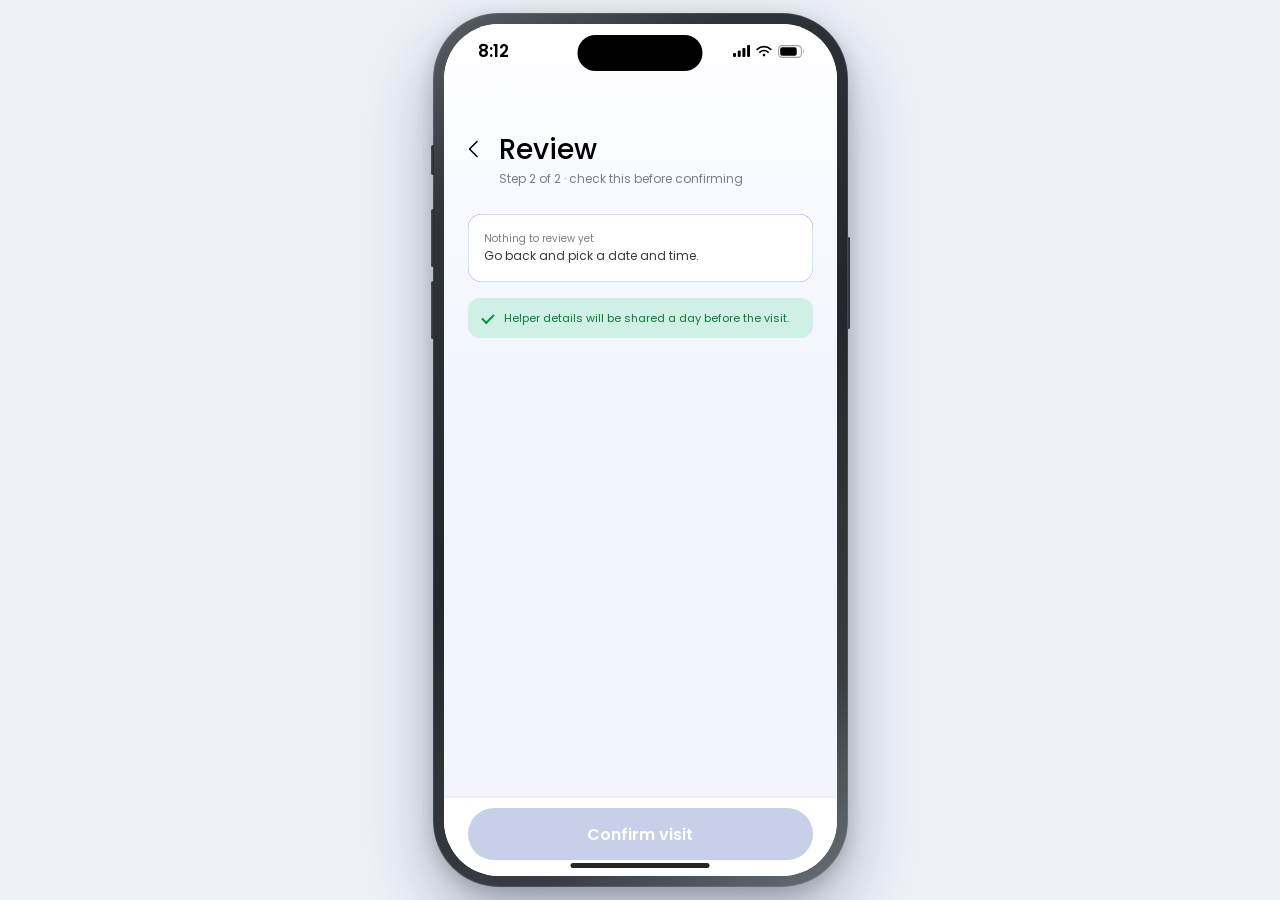
==== add-visit-review.html @ 461f7ae0 "Care from a Distance — parent health app prototype Eight-screen interactive prototype for BCG take-h" ====
<!DOCTYPE html>
<html lang="en">
<head>
<meta charset="UTF-8" />
<meta name="viewport" content="width=device-width, initial-scale=1" />
<title>Parent Health App — Review visit</title>
<link rel="preconnect" href="https://fonts.googleapis.com" />
<link rel="preconnect" href="https://fonts.gstatic.com" crossorigin />
<link href="https://fonts.googleapis.com/css2?family=Poppins:ital,wght@0,400;0,500;0,600;1,400&display=swap" rel="stylesheet" />
<link rel="stylesheet" href="add-visit.css" />
</head>
<body>
  <div class="device">
    <div class="device__btn device__btn--action"></div>
    <div class="device__btn device__btn--volup"></div>
    <div class="device__btn device__btn--voldown"></div>
    <div class="device__btn device__btn--power"></div>

    <div class="device__screen">
  <div class="screen screen--review">

   <div class="screen__scroll">
    <div class="screen__canvas">
     <div class="av-wrap av-wrap--review">

      <header class="av-head">
        <a class="av-back" href="add-visit.html" aria-label="Back to the form">
          <img src="assets/caret-left.svg" alt="" />
        </a>
        <h1 class="av-title">Review</h1>
        <p class="av-step">Step 2 of 2 &middot; check this before confirming</p>
      </header>

      <section class="av-section">
        <div class="av-field av-card av-summary" id="summary"></div>

        <div class="av-notice" id="notice">
          <span class="av-notice__tick" aria-hidden="true"></span>
          <span>Helper details will be shared a day before the visit.</span>
        </div>
      </section>

     </div><!-- /.av-wrap -->
    </div><!-- /.screen__canvas -->
   </div><!-- /.screen__scroll -->

   <div class="av-footer">
     <a class="av-cta" id="confirmCta" href="visits.html">Confirm visit</a>
   </div>

  </div><!-- /.screen -->

      <div class="statusbar" aria-hidden="true">
        <span class="statusbar__time">8:12</span>
        <span class="statusbar__icons">
          <svg class="statusbar__icon" viewBox="0 0 17 12" fill="currentColor">
            <rect x="0"    y="8"   width="3" height="4"  rx="1" />
            <rect x="4.7"  y="5.5" width="3" height="6.5" rx="1" />
            <rect x="9.4"  y="3"   width="3" height="9"  rx="1" />
            <rect x="14.1" y="0"   width="3" height="12" rx="1" />
          </svg>
          <svg class="statusbar__icon" viewBox="0 0 16 12">
            <g fill="none" stroke="currentColor" stroke-width="1.7" stroke-linecap="round">
              <path d="M1.2 4.3a10 10 0 0 1 13.6 0" />
              <path d="M3.9 7.1a6.4 6.4 0 0 1 8.2 0" />
            </g>
            <circle cx="8" cy="10.1" r="1.35" fill="currentColor" />
          </svg>
          <svg class="statusbar__icon statusbar__icon--battery" viewBox="0 0 27 13">
            <rect x="0.6" y="0.6" width="22.8" height="11.8" rx="3.6"
                  fill="none" stroke="currentColor" stroke-opacity="0.38" stroke-width="1.1" />
            <rect x="2.2" y="2.2" width="16.5" height="8.6" rx="2.1" fill="currentColor" />
            <path d="M25.2 4.6v3.8a2.4 2.4 0 0 0 0-3.8z" fill="currentColor" fill-opacity="0.4" />
          </svg>
        </span>
      </div>

      <div class="island" aria-hidden="true"></div>
      <div class="homebar" aria-hidden="true"></div>

    </div><!-- /.device__screen -->
  </div><!-- /.device -->
<script src="app.js"></script>
<script src="review.js"></script>
</body>
</html>
---- add-visit.css ----
/* ============================================================
   Add visit — form + review
   NOT a Figma sync: these two screens don't exist in the file. Built
   from the prototype's own vocabulary so they sit beside the other
   five without looking bolted on:

     surfaces   white card, radius 14, 0.2px #4d76ff edge (the
                Settings / All-tablets row treatment)
     selected   #4d76ff fill, white label  (the Caretaker-1 row)
     unselected #eaefff chip               (the meal chips)
     positive   rgba(47,210,112,.18) + #0b9241  (Helper assigned)
     dividers   #BFD0FF at 0.5px
     type       28/500 title, 16/500 heading, 12/400 body,
                12/400 #6e6e6e section label, 10/400 meta

   The five synced screens are absolutely positioned because they had
   to land on Figma coordinates. These are authored, so they use flow
   layout on the same 24px gutter — same result, far easier to edit.
   ============================================================ */

@import url("shell.css");

/* Task flow: no tab bar, so the scroller runs to the sticky footer. */
.screen__scroll { height: calc(852px - var(--cta-h)); }
/* Figma leaves 82 between the last section (bottom 2858) and the footer
   (top 2940), which is also what lets the final card clear the sticky CTA
   when the form is scrolled to the end. */
.screen__canvas { height: auto; min-height: calc(852px - var(--cta-h)); padding-bottom: 82px; }

:root { --cta-h: 84px; }

.screen .av-wrap p,
.screen .av-wrap span,
.screen .av-wrap h1,
.screen .av-wrap h2 { white-space: normal; }

.av-wrap { padding: 0 24px; }

/* ---- Header ------------------------------------------------- */
.av-head { position: relative; padding-top: 110px; }   /* title top 110, matching visit-detail 4:263 */

/* Back caret — DEVIATION from Figma (y 119 -> 113), made on request.
   Figma parks this 24px box so its centre lands on 131. The title
   beside it is Poppins 28/500 in a 31px box, which puts its baseline on
   135 and its cap top on 115 — an optical centre of 125. The caret as
   drawn therefore sat 6px below the word it belongs to. Centring on the
   cap band rather than on the text node's box is what reads as level,
   because the box carries leading the glyphs never fill. */
.av-back {
  position: absolute;
  left: -6px;
  top: 113px;
  width: 24px;
  height: 24px;
  display: block;
}
.av-back img { width: 24px; height: 24px; display: block; }
.av-back::after { content: ""; position: absolute; inset: -10px; }
.av-back:active { transform: scale(0.92); }

.av-title {
  margin: 0 0 0 31px;
  font-size: 28px;
  font-weight: 500;
  line-height: 31px;
  color: #000000;
}

.av-step {
  margin: 6px 0 0 31px;
  font-size: 12px;
  line-height: 15px;
  color: var(--text-400);
}

/* ---- Sections ----------------------------------------------- */
/* Figma: every top-level group in "iPhone 16 - 6" is 48 below the one
   above it — header 162 -> label 210, and 48 between all thirteen after. */
.av-section { margin-top: 48px; }

.av-section__label {
  margin: 0 0 10px;
  font-size: 12px;
  /* h2 is bold by UA default — the prototype sets section labels at
     Regular (visit-detail 4:311 etc), so declare it, never inherit. */
  font-weight: 400;
  line-height: 13px;
  color: var(--text-500);
}

.av-sub {
  /* 10, not 8 — the Doctor, Time and Questions groups all run on the
     section's own 10px rhythm in Figma. */
  margin: 10px 0 0;
  font-size: 10px;
  line-height: 14px;
  color: var(--text-400);
}

.av-field + .av-field,
.av-field + .av-seg,
.av-seg + .av-field,
.av-seg + .av-seg,
.av-chips + .av-field,
.av-field + .av-chips,
.av-seg + .av-chips,
.av-chips + .av-chips,
.av-chips + .av-note,
.av-chips + .av-seg { margin-top: 10px; }

/* ---- Card surface ------------------------------------------- */
.av-card {
  border-radius: 14px;
  background: var(--surface-card);
  box-shadow: inset 0 0 0 0.2px var(--blue);
}

/* ---- Search ------------------------------------------------- */
.av-search {
  display: flex;
  align-items: center;
  gap: 10px;
  height: 48px;
  padding: 0 16px;
}
.av-search svg { flex: 0 0 auto; color: var(--text-400); }
.av-search input {
  flex: 1;
  min-width: 0;
  border: 0;
  outline: none;
  background: transparent;
  font-family: inherit;
  font-size: 14px;
  color: var(--text-900);
}
.av-search input::placeholder { color: var(--text-400); }
.av-search:focus-within { box-shadow: inset 0 0 0 1.5px var(--blue); border-radius: 14px; }

/* ---- Pick rows (hospital, doctor, helper) ------------------- */
.av-pick {
  display: flex;
  align-items: center;
  gap: 12px;
  width: 100%;
  padding: 12px 16px;
  border: 0;
  font-family: inherit;
  text-align: left;
  cursor: pointer;
}

.av-pick__avatar { flex: 0 0 auto; width: 40px; height: 40px; display: block; }

.av-pick__body { flex: 1; min-width: 0; }
.av-pick__name { margin: 0; font-size: 16px; font-weight: 500; line-height: 20px; color: var(--text-900); }
.av-pick__sub  { margin: 2px 0 0; font-size: 12px; line-height: 15px; color: var(--text-700); }

.av-pick.is-on { background: var(--blue); }
.av-pick.is-on .av-pick__name { color: #ffffff; }
.av-pick.is-on .av-pick__sub  { color: #d7dfff; }

/* The tick that marks the chosen option */
.av-tick {
  flex: 0 0 auto;
  width: 20px;
  height: 20px;
  border-radius: 50%;
  background: #ffffff;
  position: relative;
}
.av-tick::after {
  content: "";
  position: absolute;
  left: 6px;
  top: 6px;
  width: 8px;
  height: 4px;
  border-left: 1.8px solid var(--blue);
  border-bottom: 1.8px solid var(--blue);
  rotate: -45deg;
}

.av-pick__meta {
  flex: 0 0 auto;
  font-size: 10px;
  line-height: 15px;
  padding: 0 10px;
  height: 20px;
  display: flex;
  align-items: center;
  border-radius: var(--radius-chip);
  background: var(--chip-helper-bg);
  color: var(--chip-helper-ink);
  white-space: nowrap;
}

.av-divider { height: 0.5px; margin: 0 16px; background: #bfd0ff; }

/* ---- Chips --------------------------------------------------- */
.av-chips { display: flex; flex-wrap: wrap; gap: 8px; }

.av-chip {
  height: 32px;
  padding: 0 14px;
  display: inline-flex;
  align-items: center;
  gap: 6px;
  border: 0;
  border-radius: 19px;
  background: #eaefff;
  font-family: inherit;
  font-size: 12px;
  line-height: 1;
  color: #1c1c1c;
  cursor: pointer;
  white-space: nowrap;
}
.av-chip.is-on { background: var(--blue); color: #ffffff; }
.av-chip--add { background: transparent; box-shadow: inset 0 0 0 0.6px var(--blue); color: var(--blue); }

/* ---- Segmented ---------------------------------------------- */
.av-seg {
  display: flex;
  gap: 4px;
  padding: 4px;
  border-radius: 14px;
  background: var(--surface-card);
  box-shadow: inset 0 0 0 0.2px var(--blue);
}
.av-seg__opt {
  flex: 1;
  min-width: 0;
  height: 36px;
  border: 0;
  border-radius: 11px;
  background: transparent;
  font-family: inherit;
  font-size: 12px;
  line-height: 1;
  color: var(--text-600);
  cursor: pointer;
  white-space: nowrap;
  overflow: hidden;
  text-overflow: ellipsis;
}
.av-seg__opt.is-on { background: var(--blue); color: #ffffff; font-weight: 500; }

/* ---- Calendar ------------------------------------------------ */
.av-cal { padding: 16px; }

.av-cal__head {
  display: flex;
  align-items: center;
  justify-content: space-between;
  margin-bottom: 12px;
}
.av-cal__month { margin: 0; font-size: 16px; font-weight: 500; line-height: 20px; color: var(--text-900); }
.av-cal__legend { display: flex; align-items: center; gap: 6px; font-size: 10px; color: var(--text-400); }
.av-cal__dot { width: 6px; height: 6px; border-radius: 50%; background: var(--blue); }

.av-cal table { width: 100%; border-collapse: collapse; table-layout: fixed; }
.av-cal th {
  padding-bottom: 8px;
  font-size: 10px;
  font-weight: 400;
  color: var(--text-400);
}
.av-cal td { padding: 2px 0; text-align: center; }

.av-day {
  width: 34px;
  height: 34px;
  /* Non-bookable days render as <span>, bookable ones as <button>. A span is
     inline, so width/height were ignored on it: those numerals collapsed to a
     16.5px line box and sat on the cell's baseline, 10px above the 34px
     circles in the same week. inline-flex gives both the same box, which is
     also how the Figma frame is built. */
  display: inline-flex;
  align-items: center;
  justify-content: center;
  margin: 0 auto;
  border: 0;
  border-radius: 50%;
  background: transparent;
  font-family: inherit;
  font-size: 12px;
  line-height: 1;
  color: var(--text-200);
  cursor: default;
  position: relative;
}
.av-day.is-free { color: var(--text-900); cursor: pointer; }
/* A dot under the numeral marks a day the doctor has slots */
.av-day.is-free::after {
  content: "";
  position: absolute;
  left: 50%;
  bottom: 5px;
  width: 4px;
  height: 4px;
  border-radius: 50%;
  background: var(--blue);
  transform: translateX(-50%);
}
.av-day.is-on { background: var(--blue); color: #ffffff; font-weight: 500; }
.av-day.is-on::after { background: #ffffff; }

/* ---- Note field ---------------------------------------------- */
.av-note {
  /* block, not the textarea default inline-block — inline-block put the
     field on a text baseline and hung ~6.5px of descender space under it,
     which Figma has no equivalent for. */
  display: block;
  width: 100%;
  min-height: 72px;
  padding: 12px 16px;
  border: 0;
  border-radius: 14px;
  background: var(--surface-card);
  box-shadow: inset 0 0 0 0.2px var(--blue);
  font-family: inherit;
  font-size: 12px;
  line-height: 18px;
  color: var(--text-700);
  resize: none;
  outline: none;
}
.av-note:focus { box-shadow: inset 0 0 0 1.5px var(--blue); }
.av-note::placeholder { color: var(--text-400); }

/* ---- Read-only value rows ------------------------------------ */
.av-value { padding: 12px 16px; }
.av-value__k { margin: 0; font-size: 10px; line-height: 13px; color: var(--text-400); }
.av-value__v { margin: 3px 0 0; font-size: 14px; line-height: 19px; color: var(--text-900); }
.av-value__row { display: flex; align-items: center; justify-content: space-between; gap: 12px; }

.av-link {
  flex: 0 0 auto;
  border: 0;
  background: transparent;
  font-family: inherit;
  font-size: 12px;
  font-weight: 500;
  color: var(--blue);
  cursor: pointer;
  padding: 0;
}

/* ---- Questions ----------------------------------------------- */
/* Figma "Question" is 96 tall because the remove control sits IN the row
   and narrows the text column, so the question wraps to two lines. Held
   absolute here it left the text full-width, one line, and a 77px card. */
.av-q { padding: 14px 16px; }
.av-q__row { display: flex; align-items: flex-start; gap: 8px; }
.av-q__text { flex: 1; min-width: 0; }
.av-q__text { margin: 0; font-size: 13px; line-height: 19px; color: var(--text-900); }
.av-q__by {
  display: inline-flex;
  align-items: center;
  height: 20px;
  margin-top: 10px;
  padding: 0 10px;
  border-radius: var(--radius-chip);
  background: #eaefff;
  font-size: 10px;
  color: #3b3b3b;
}

.av-actions { display: flex; gap: 8px; margin-top: 10px; }
.av-action {
  flex: 1;
  height: 44px;
  display: inline-flex;
  align-items: center;
  justify-content: center;
  gap: 8px;
  border: 0;
  border-radius: 14px;
  background: var(--surface-card);
  box-shadow: inset 0 0 0 0.2px var(--blue);
  font-family: inherit;
  font-size: 12px;
  font-weight: 500;
  color: var(--blue);
  cursor: pointer;
}
.av-action svg { color: var(--blue); }

/* ---- People -------------------------------------------------- */
.av-people { display: flex; align-items: center; gap: 10px; padding: 12px 16px; }
.av-people img { width: 32px; height: 32px; display: block; }
.av-people__names { margin: 0; font-size: 13px; line-height: 17px; color: var(--text-900); }
.av-people__sub { margin: 1px 0 0; font-size: 10px; line-height: 13px; color: var(--text-400); }

/* ---- Sticky footer ------------------------------------------- */
.av-footer {
  position: absolute;
  left: 0;
  bottom: 0;
  z-index: var(--z-sticky);
  width: 393px;
  height: var(--cta-h);
  padding: 12px 24px 0;
  background: var(--surface-card);
  box-shadow: 0 -1px 3px rgba(21, 25, 31, 0.05);
}

.av-cta {
  width: 345px;
  height: 52px;
  border: 0;
  border-radius: 30px;
  background: var(--blue);
  font-family: inherit;
  font-size: 16px;
  font-weight: 600;
  color: #ffffff;
  cursor: pointer;
  display: inline-flex;
  align-items: center;
  justify-content: center;
  text-decoration: none;
  transition: filter 0.15s ease, transform 0.15s ease;
}
.av-cta:hover  { filter: brightness(1.06); }
.av-cta:active { transform: scale(0.99); }

/* ---- Review -------------------------------------------------- */
.av-summary { padding: 4px 0; }
.av-summary__row { padding: 14px 16px; }
.av-summary__k { margin: 0; font-size: 10px; line-height: 13px; color: var(--text-400); }
.av-summary__v { margin: 4px 0 0; font-size: 14px; line-height: 19px; color: var(--text-900); }
.av-summary__v--lg { font-size: 20px; font-weight: 500; line-height: 24px; }
.av-summary__extra { margin: 3px 0 0; font-size: 12px; line-height: 16px; color: var(--text-700); }

.av-summary__q { margin: 8px 0 0; padding-left: 14px; font-size: 12px; line-height: 17px; color: var(--text-700); position: relative; }
.av-summary__q::before { content: ""; position: absolute; left: 0; top: 6px; width: 5px; height: 5px; border-radius: 50%; background: var(--blue); }

.av-notice {
  display: flex;
  gap: 10px;
  margin-top: 16px;
  padding: 12px 14px;
  border-radius: 12px;
  background: var(--chip-helper-bg);
  font-size: 11px;
  line-height: 16px;
  color: #0a7a37;
}
.av-notice__tick {
  flex: 0 0 auto;
  width: 12px;
  height: 7px;
  margin-top: 4px;
  border-left: 2px solid #0b9241;
  border-bottom: 2px solid #0b9241;
  rotate: -45deg;
}

/* ---- Focus --------------------------------------------------- */
:focus-visible { outline: 2px solid var(--color-focus, #0462d3); outline-offset: 2px; border-radius: 6px; }
:focus:not(:focus-visible) { outline: none; }

.sr-only {
  position: absolute;
  width: 1px; height: 1px;
  margin: -1px; padding: 0;
  overflow: hidden;
  clip-path: inset(50%);
  white-space: nowrap;
}

/* ---- Interactive additions ----------------------------------- */
.av-empty { margin: 0; padding: 14px 16px; font-size: 12px; line-height: 16px; color: var(--text-400); }

/* Calendar month paging */
.av-cal__head { gap: 8px; }
.av-cal__nav {
  width: 32px; height: 32px;
  display: inline-flex; align-items: center; justify-content: center;
  border: 0; border-radius: 50%; background: transparent; cursor: pointer;
}
.av-cal__nav img { width: 18px; height: 18px; display: block; }
.av-cal__nav--next img { transform: rotate(180deg); }
.av-cal__nav:disabled { opacity: 0.25; cursor: default; }
.av-cal__month { flex: 1; text-align: center; }
.av-cal__legend { margin: 0 0 12px; justify-content: center; }

/* Question composer */
.av-composer { padding: 12px; margin-top: 10px; }
.av-composer textarea {
  width: 100%; min-height: 56px; border: 0; outline: none; resize: none;
  background: transparent; font-family: inherit; font-size: 13px;
  line-height: 18px; color: var(--text-900);
}
.av-composer textarea::placeholder { color: var(--text-400); }
.av-composer__row { display: flex; align-items: center; justify-content: flex-end; gap: 12px; margin-top: 8px; }
.av-composer__save {
  height: 32px; padding: 0 16px; border: 0; border-radius: 19px;
  background: var(--blue); color: #fff; font-family: inherit;
  font-size: 12px; font-weight: 500; cursor: pointer;
}

/* Remove a question */
.av-q__del {
  flex: 0 0 auto;
  width: 28px; height: 28px; border: 0; border-radius: 50%;
  margin: -5px -8px 0 0;
  background: transparent; color: var(--text-400);
  font-size: 18px; line-height: 1; cursor: pointer;
}
.av-q__del:hover { color: var(--text-900); }

.av-action.is-rec { background: var(--blue); color: #fff; }
.av-action.is-rec svg { color: #fff; }

/* Footer hint + disabled CTA */
.av-cta-hint {
  margin: 0 0 8px;
  font-size: 11px;
  line-height: 14px;
  color: var(--text-400);
  text-align: center;
  white-space: nowrap;
  overflow: hidden;
  text-overflow: ellipsis;
}
.av-footer { height: auto; padding: 10px 24px 16px; }
.av-cta.is-off { background: #c7d0e8; cursor: not-allowed; }
.av-cta.is-off:hover { filter: none; }
.av-cta.is-off:active { transform: none; }

/* ============================================================
   Spacing synced from Figma "iPhone 16 - 6" (node 18:2).

   The frame is no longer one auto-layout column: each group is placed
   directly on the frame at x=24 / w=345, 48 apart. Three groups were
   also re-nested, and those are reproduced literally below rather than
   approximated:

     Frame 62  label "Helper" + the five helper controls (12, then 16)
     Frame 63  the settings note now HEADS the pickup pair (12 apart)
     Frame 64  Buy medicines + Recording bracketed together (20 apart)
   ============================================================ */

/* Frame 62 / Frame 61 — and the Hospital group, which also opens at 12. */
#hospitalSection .av-section__label,
#helperSection .av-section__label { margin-bottom: 12px; }

/* Hospital: search sits 16 above the results card, not 10. */
#hospitalSection .av-search + .av-field { margin-top: 16px; }

/* Helper: the five controls run at a uniform 16, across the
   #helperDetails wrapper as well as within it. */
#helperSection #helperDetails,
#helperSection .av-seg + .av-seg,
#helperSection .av-seg + .av-chips,
#helperSection .av-chips + .av-field,
#helperSection .av-field + .av-seg { margin-top: 16px; }

/* Frame 63 — ID selectors here so they outrank .av-sub's own margin. */
#pickupSection > * + * { margin-top: 12px; }
#pickupSection > :first-child { margin-top: 0; }

/* Frame 64 — the bracket takes the 48, its two members sit 20 apart. */
.av-group { margin-top: 48px; }
.av-group > .av-section { margin-top: 0; }
.av-group > .av-section + .av-section { margin-top: 20px; }

/* ------------------------------------------------------------
   Review keeps the ORIGINAL rhythm. Node 18:3 is untouched in
   Figma — its column still runs at a 28 gap with 28 of bottom
   padding, so the 48/82 above must not reach this page. Both
   selectors are (0,2,0) and win on specificity alone.
   ------------------------------------------------------------ */
.av-wrap--review .av-section { margin-top: 28px; }
.screen--review .screen__canvas { padding-bottom: 28px; }
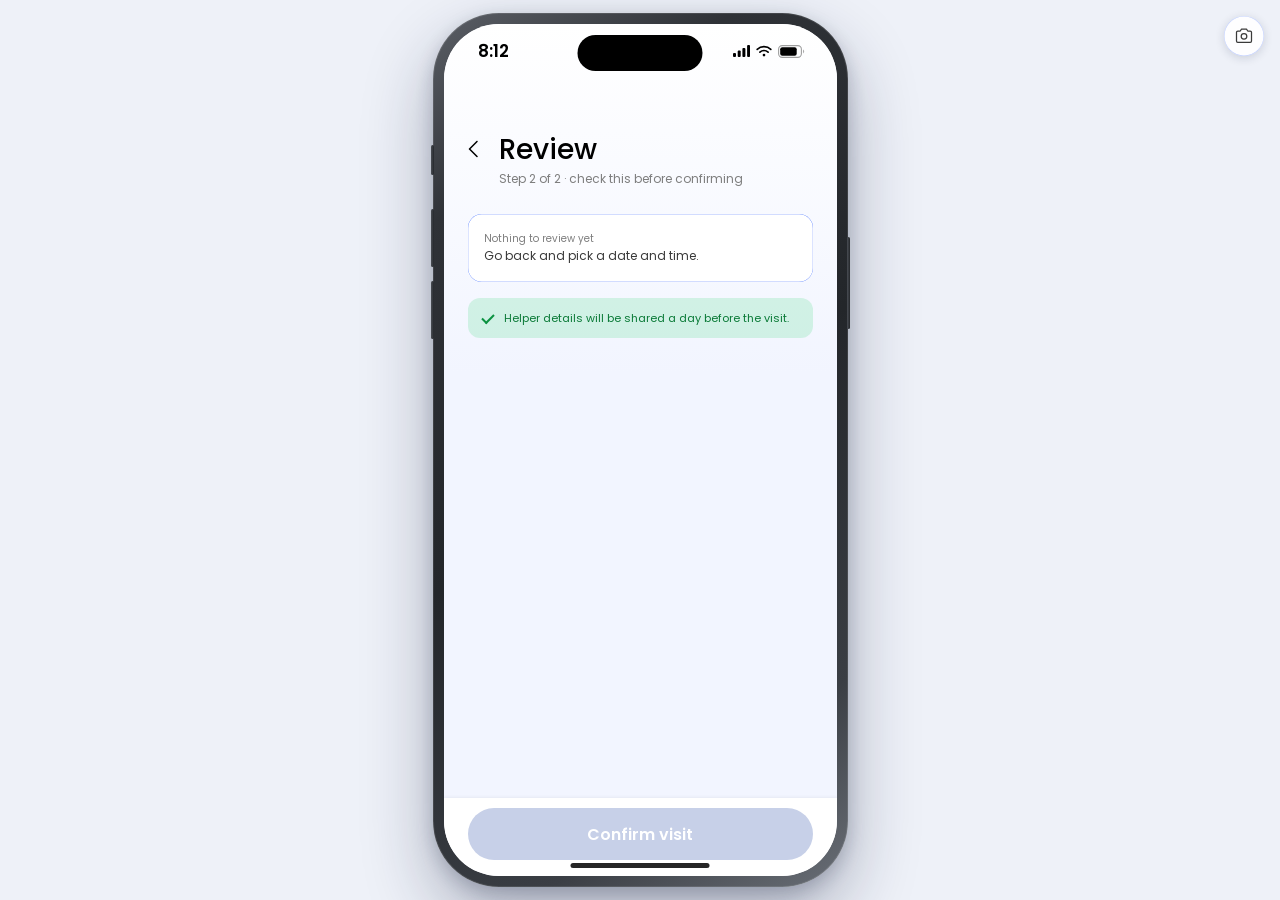
==== commit 88886255: "Add a screenshot button that saves the framed phone as a PNG A camera button in the page corner, out" ====
--- a/add-visit-review.html
+++ b/add-visit-review.html
@@ -3,10 +3,13 @@
 <head>
 <meta charset="UTF-8" />
 <meta name="viewport" content="width=device-width, initial-scale=1" />
+<!-- Swaps the viewport to the design width on a portrait phone. Must run
+     before first paint, so it is not deferred. -->
+<script src="viewport.js"></script>
 <title>Parent Health App — Review visit</title>
 <link rel="preconnect" href="https://fonts.googleapis.com" />
 <link rel="preconnect" href="https://fonts.gstatic.com" crossorigin />
-<link href="https://fonts.googleapis.com/css2?family=Poppins:ital,wght@0,400;0,500;0,600;1,400&display=swap" rel="stylesheet" />
+<link href="https://fonts.googleapis.com/css2?family=Poppins:ital,wght@0,400;0,500;0,600;1,400&display=swap" rel="stylesheet" crossorigin="anonymous" />
 <link rel="stylesheet" href="add-visit.css" />
 </head>
 <body>
@@ -82,5 +85,7 @@
   </div><!-- /.device -->
 <script src="app.js"></script>
 <script src="review.js"></script>
+<!-- Screenshot button: a presenter tool, not part of the design. -->
+<script src="snap.js" defer></script>
 </body>
 </html>
--- a/add-visit.css
+++ b/add-visit.css
@@ -21,11 +21,11 @@
 @import url("shell.css");
 
 /* Task flow: no tab bar, so the scroller runs to the sticky footer. */
-.screen__scroll { height: calc(852px - var(--cta-h)); }
+.screen__scroll { height: calc(var(--screen-h) - var(--cta-h)); }
 /* Figma leaves 82 between the last section (bottom 2858) and the footer
    (top 2940), which is also what lets the final card clear the sticky CTA
    when the form is scrolled to the end. */
-.screen__canvas { height: auto; min-height: calc(852px - var(--cta-h)); padding-bottom: 82px; }
+.screen__canvas { height: auto; min-height: calc(var(--screen-h) - var(--cta-h)); padding-bottom: 82px; }
 
 :root { --cta-h: 84px; }
 
@@ -397,9 +397,10 @@
 .av-footer {
   position: absolute;
   left: 0;
+  right: 0;
   bottom: 0;
   z-index: var(--z-sticky);
-  width: 393px;
+  width: auto;
   height: var(--cta-h);
   padding: 12px 24px 0;
   background: var(--surface-card);
